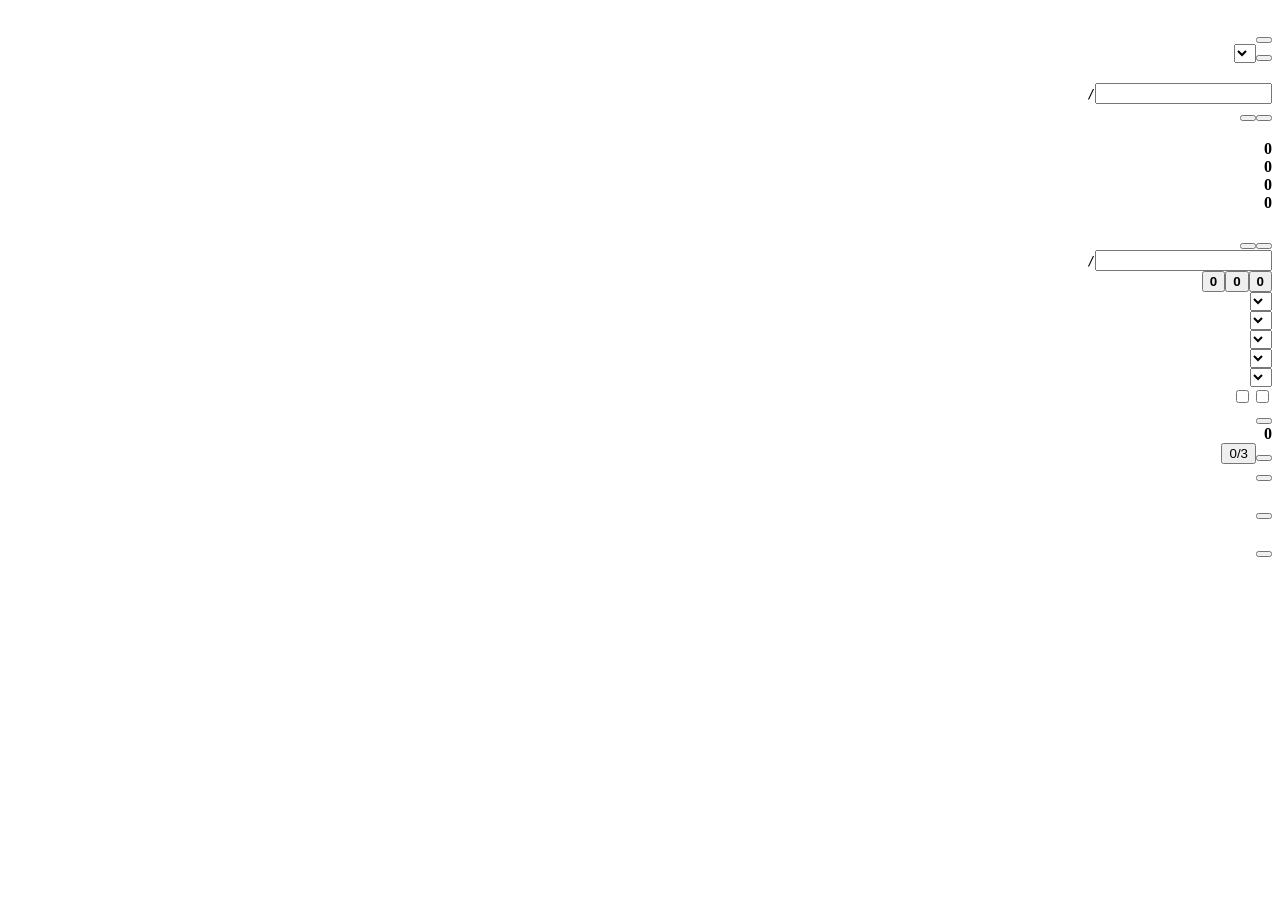
==== explore.html @ 9337484c "feat: add approved learning paths section to explore" ====
<!DOCTYPE html>
<html lang="ar" dir="rtl">
<head>
  <meta charset="UTF-8"><meta name="viewport" content="width=device-width,initial-scale=1.0">
  <meta name="theme-color" content=""><meta name="description" content=""><meta property="og:title" content=""><meta property="og:description" content=""><meta property="og:image" content=""><title></title>
  <link id="appFavicon" data-asset="favicon" rel="icon" type="image/png"><link id="appManifest" rel="manifest" href="manifest.webmanifest"><link rel="stylesheet" href="css/style.css"><link rel="stylesheet" href="css/branding.css"><link rel="stylesheet" href="css/learning-paths.css"><link rel="stylesheet" href="css/inline-editor.css"><link href="https://fonts.googleapis.com/css2?family=Cairo:wght@400;500;600;700;800&display=swap" rel="stylesheet">
</head>
<body>
  <div class="ambient ambient-one"></div><div class="ambient ambient-two"></div>
  <header class="site-header" id="top"><div class="container nav-inner">
    <a data-link="home" href="index.html" data-home-link class="brand"><img class="brand-logo" data-asset="brandLogo" alt=""><span><strong data-setting="siteName"></strong><small data-i18n="developedBy"></small></span></a>
    <nav class="main-nav"><a data-link="home" href="index.html" data-home-link data-i18n="navHome"></a><a href="#explore" data-i18n="navExplore"></a><a href="#categories" data-i18n="navCategories"></a><a href="#learningPaths" data-i18n="officialPaths"></a><a href="#featured" data-i18n="navFeatured"></a><button class="nav-link-btn" id="navCompare" type="button" data-i18n="navCompare"></button></nav>
    <div class="nav-actions"><button class="icon-btn" id="themeToggle" type="button" data-i18n-aria-label="theme"><span data-icon="themeDark"></span></button><select id="langSwitcher" class="lang-select" data-i18n-aria-label="language"></select></div>
  </div></header>
  <main>
    <section class="hero hero-platform container reveal">
      <div class="hero-copy"><span class="eyebrow"><span class="pulse-dot"></span><span data-i18n="explorerEyebrow"></span></span><h1 data-i18n="heroTitle"></h1><p data-i18n="heroSubtitle"></p>
        <div class="hero-platform-search"><span data-icon="search" aria-hidden="true"></span><input id="heroSearchInput" type="search" autocomplete="off" data-i18n-placeholder="heroSearchPlaceholder" data-i18n-aria-label="search"><kbd>/</kbd></div>
        <div class="quick-filter-chips" id="quickFilterChips"></div>
        <div class="hero-actions"><a class="btn btn-primary" href="#explore" data-i18n="browsePlatforms"></a><button class="btn btn-soft" id="heroCompareBtn" type="button"><span data-icon="compare"></span> <span data-i18n="comparePlatforms"></span></button><button class="btn btn-soft" id="heroQuizBtn" type="button"><span data-icon="quiz"></span> <span data-i18n="quizTitle"></span></button></div>
        <div class="trust-line"><span data-icon="check"></span> <span data-i18n="trustCopy"></span></div>
      </div>
      <div class="hero-visual" aria-hidden="true"><div class="platform-cloud" id="explorePlatformCloud"><div class="hero-core"><img class="hero-brand-logo" data-asset="heroLogo" alt=""><strong data-setting="siteName"></strong><small data-i18n="tagline"></small></div></div></div>
    </section>
    <section class="stats-strip reveal"><div class="container stats-grid"><div><strong id="statPlatforms">0</strong><span data-i18n="platformCount"></span></div><div><strong id="statFree">0</strong><span data-i18n="freeCount"></span></div><div><strong id="statCert">0</strong><span data-i18n="certCount"></span></div><div><strong id="statLang">0</strong><span data-i18n="languageCount"></span></div></div></section>
    <section class="section container" id="categories"><div class="section-heading"><div><span class="section-kicker" data-i18n="categoriesEyebrow"></span><h2 data-i18n="categoriesTitle"></h2><p data-i18n="categoriesSubtitle"></p></div></div><div class="category-grid" id="categoryGrid"></div></section>
    <section class="section approved-learning-section" id="learningPaths" hidden><div class="container"><div class="section-heading"><div><span class="section-kicker" data-i18n="fields"></span><h2 data-i18n="officialPaths"></h2></div></div><div class="approved-learning-stack" id="officialPathGrid"></div></div></section>
    <section class="section container featured-section" id="featured"><div class="section-heading"><div><h2 data-i18n="featuredTitle"></h2><p data-i18n="featuredSubtitle"></p></div></div><div class="featured-grid" id="featuredGrid"></div></section>
    <section class="section explore-section" id="explore"><div class="container">
      <div class="section-heading explore-heading"><div><span class="section-kicker" data-i18n="explorerEyebrow"></span><h2 data-i18n="explorerTitle"></h2><p data-i18n="explorerSubtitle"></p></div><div class="quick-actions"><button class="mini-btn" id="randomBtn" type="button"><span data-icon="random"></span> <span data-i18n="randomPlatform"></span></button><button class="mini-btn" id="pathBtn" type="button"><span data-icon="path"></span> <span data-i18n="buildPath"></span></button><button class="mini-btn" id="installBtn" type="button" hidden><span data-icon="install"></span> <span data-i18n="installApp"></span></button></div></div>
      <div class="search-shell"><span class="search-icon" data-icon="search" aria-hidden="true"></span><input id="searchInput" type="search" autocomplete="off" data-i18n-placeholder="searchPlaceholder" data-i18n-aria-label="search"><kbd>/</kbd></div>
      <div class="tabs-row" role="tablist"><button class="tab-btn active" role="tab" data-tab="all" aria-selected="true" aria-controls="platformGrid" type="button"><span data-i18n="allTab"></span><b id="allBadge">0</b></button><button class="tab-btn" role="tab" data-tab="favorites" aria-selected="false" aria-controls="platformGrid" type="button" tabindex="-1"><span data-icon="favoriteOn"></span> <span data-i18n="favoritesTab"></span><b id="favBadge">0</b></button><button class="tab-btn" role="tab" data-tab="recent" aria-selected="false" aria-controls="platformGrid" type="button" tabindex="-1"><span data-icon="recent"></span> <span data-i18n="recentTab"></span><b id="recentBadge">0</b></button></div>
      <div class="controls-panel">
        <div class="filter-group"><label for="filterLang" data-i18n="filterLanguage"></label><select id="filterLang"></select></div><div class="filter-group"><label for="filterCategory" data-i18n="filterCategory"></label><select id="filterCategory"></select></div><div class="filter-group"><label for="filterPricing" data-i18n="filterPricing"></label><select id="filterPricing"></select></div><div class="filter-group"><label for="filterVerification" data-i18n="filterVerification"></label><select id="filterVerification"></select></div>
        <div class="filter-group"><label for="sortSelect" data-i18n="sortBy"></label><select id="sortSelect"><option value="recommended" data-i18n="sortRecommended"></option><option value="name" data-i18n="sortName"></option><option value="recently_verified" data-i18n="sortVerified"></option><option value="official_count" data-i18n="sortOfficialCount"></option><option value="free" data-i18n="sortFree"></option><option value="viewed" data-i18n="sortViewed"></option><option value="recent" data-i18n="sortRecent"></option></select></div>
        <div class="checks-wrap"><label class="switch-check"><input type="checkbox" id="filterFree"><span></span><em data-i18n="freeOnly"></em></label><label class="switch-check"><input type="checkbox" id="filterCert"><span></span><em data-i18n="withCertificate"></em></label></div><button id="resetFilters" class="btn-reset" type="button"><span data-icon="reset"></span> <span data-i18n="reset"></span></button>
      </div>
      <div class="results-bar"><div><strong id="resultsCount">0</strong> <span data-i18n="platformsAvailable"></span></div></div><section class="platform-grid" id="platformGrid" aria-live="polite"><div class="loading" data-i18n="loading"></div></section>
    </div></section>
  </main>
  <aside class="compare-dock" id="compareDock" aria-live="polite"><div><strong data-i18n="compareBar"></strong><span id="compareNames"></span></div><div class="compare-dock-actions"><button class="link-btn" id="clearCompare" type="button" data-i18n="clear"></button><button class="btn btn-primary small" id="compareNow" type="button"><span data-i18n="compareNow"></span> <span id="compareCount">0/3</span></button></div></aside>
  <div class="modal" id="quizModal" role="dialog" aria-modal="true" aria-labelledby="quizTitle" aria-hidden="true"><div class="modal-card modal-medium"><button class="modal-close" data-close="quizModal" type="button" data-i18n-aria-label="close"><span data-icon="close"></span></button><h2 id="quizTitle" data-i18n="quizTitle"></h2><p class="modal-sub" data-i18n="quizSubtitle"></p><div id="quizForm"></div><div id="quizResults"></div></div></div>
  <div class="modal" id="compareModal" role="dialog" aria-modal="true" aria-labelledby="compareTitle" aria-hidden="true"><div class="modal-card modal-large"><button class="modal-close" data-close="compareModal" type="button" data-i18n-aria-label="close"><span data-icon="close"></span></button><h2 id="compareTitle" data-i18n="compareTitle"></h2><div class="table-scroll" id="compareTable"></div></div></div>
  <div class="modal" id="pathModal" role="dialog" aria-modal="true" aria-labelledby="pathTitle" aria-hidden="true"><div class="modal-card modal-large"><button class="modal-close" data-close="pathModal" type="button" data-i18n-aria-label="close"><span data-icon="close"></span></button><h2 id="pathTitle" data-i18n="pathTitle"></h2><p class="modal-sub" data-i18n="pathSubtitle"></p><div id="pathBuilder"></div><div id="pathResults"></div></div></div>
  <div class="toast" id="toast" role="status"></div>
  <footer class="site-footer"><div class="container footer-grid"><div><strong data-setting="siteName"></strong><p data-i18n="tagline"></p></div><div class="footer-developer"><span data-icon="developer"></span><div><small data-i18n="developedBy"></small><strong data-setting="developerName"></strong></div></div><p data-setting="copyright"></p></div></footer>
  <script src="js/content-api.js"></script><script src="js/edit-descriptors.js"></script><script src="js/inline-editor-config.js"></script><script src="js/inline-editor-api.js"></script><script src="js/inline-editor.js"></script><script src="js/i18n.js"></script><script src="js/site-runtime.js"></script><script src="js/platform-core.js"></script><script src="js/data-loader.js"></script><script src="js/platform-directory.js"></script><script src="js/path-approvals.js"></script><script src="js/app.js"></script><script src="js/learning-paths-section.js"></script><script src="js/accessibility.js"></script><script src="js/explore-nav.js"></script>
</body></html>
---- css/learning-paths.css ----
.approved-learning-section{background:color-mix(in srgb,var(--surface) 62%,transparent);border-block:1px solid var(--border)}
.approved-learning-stack{display:grid;gap:22px}
.approved-learning-platform{background:var(--surface);border:1px solid var(--border);border-radius:24px;padding:22px;box-shadow:var(--shadow-sm)}
.approved-learning-head{display:flex;align-items:center;justify-content:space-between;gap:16px;margin-bottom:18px}
.approved-learning-head a{font-size:20px;font-weight:800;color:var(--text)}
.approved-learning-head a:hover{color:var(--primary)}
.approved-learning-head small{color:var(--muted);font-size:10px;font-weight:800}
.approved-fields{display:flex;flex-wrap:wrap;gap:8px;margin-bottom:20px}
.approved-field{display:inline-flex;align-items:center;gap:5px;padding:7px 10px;border-radius:999px;border:1px solid var(--border);background:var(--bg);color:var(--muted);font-size:10px;font-weight:800;transition:.18s}
a.approved-field:hover{border-color:var(--primary);color:var(--primary);transform:translateY(-1px)}
.approved-paths-grid{display:grid;grid-template-columns:repeat(3,minmax(0,1fr));gap:12px}
.approved-path-card{min-height:150px;border:1px solid var(--border);background:var(--bg);border-radius:17px;padding:15px;display:flex;flex-direction:column;gap:9px;transition:.18s}
.approved-path-card:hover{transform:translateY(-3px);border-color:color-mix(in srgb,var(--primary) 38%,var(--border));box-shadow:var(--shadow-sm)}
.approved-path-type{align-self:flex-start;padding:4px 7px;border-radius:999px;background:var(--primary-soft);color:var(--primary);font-size:8px;font-weight:800}
.approved-path-card strong{font-size:14px;line-height:1.45}
.approved-path-card small{margin-top:auto;color:var(--muted);font-size:9px;font-weight:700}
.approved-path-card em{font-style:normal;color:var(--primary);font-size:9px;font-weight:800}
.approved-learning-footer{display:flex;justify-content:flex-end;margin-top:16px}
.approved-learning-footer .btn{font-size:10px}
@media(max-width:900px){.approved-paths-grid{grid-template-columns:repeat(2,minmax(0,1fr))}}
@media(max-width:620px){.approved-learning-platform{padding:16px}.approved-learning-head{align-items:flex-start;flex-direction:column}.approved-paths-grid{grid-template-columns:1fr}}
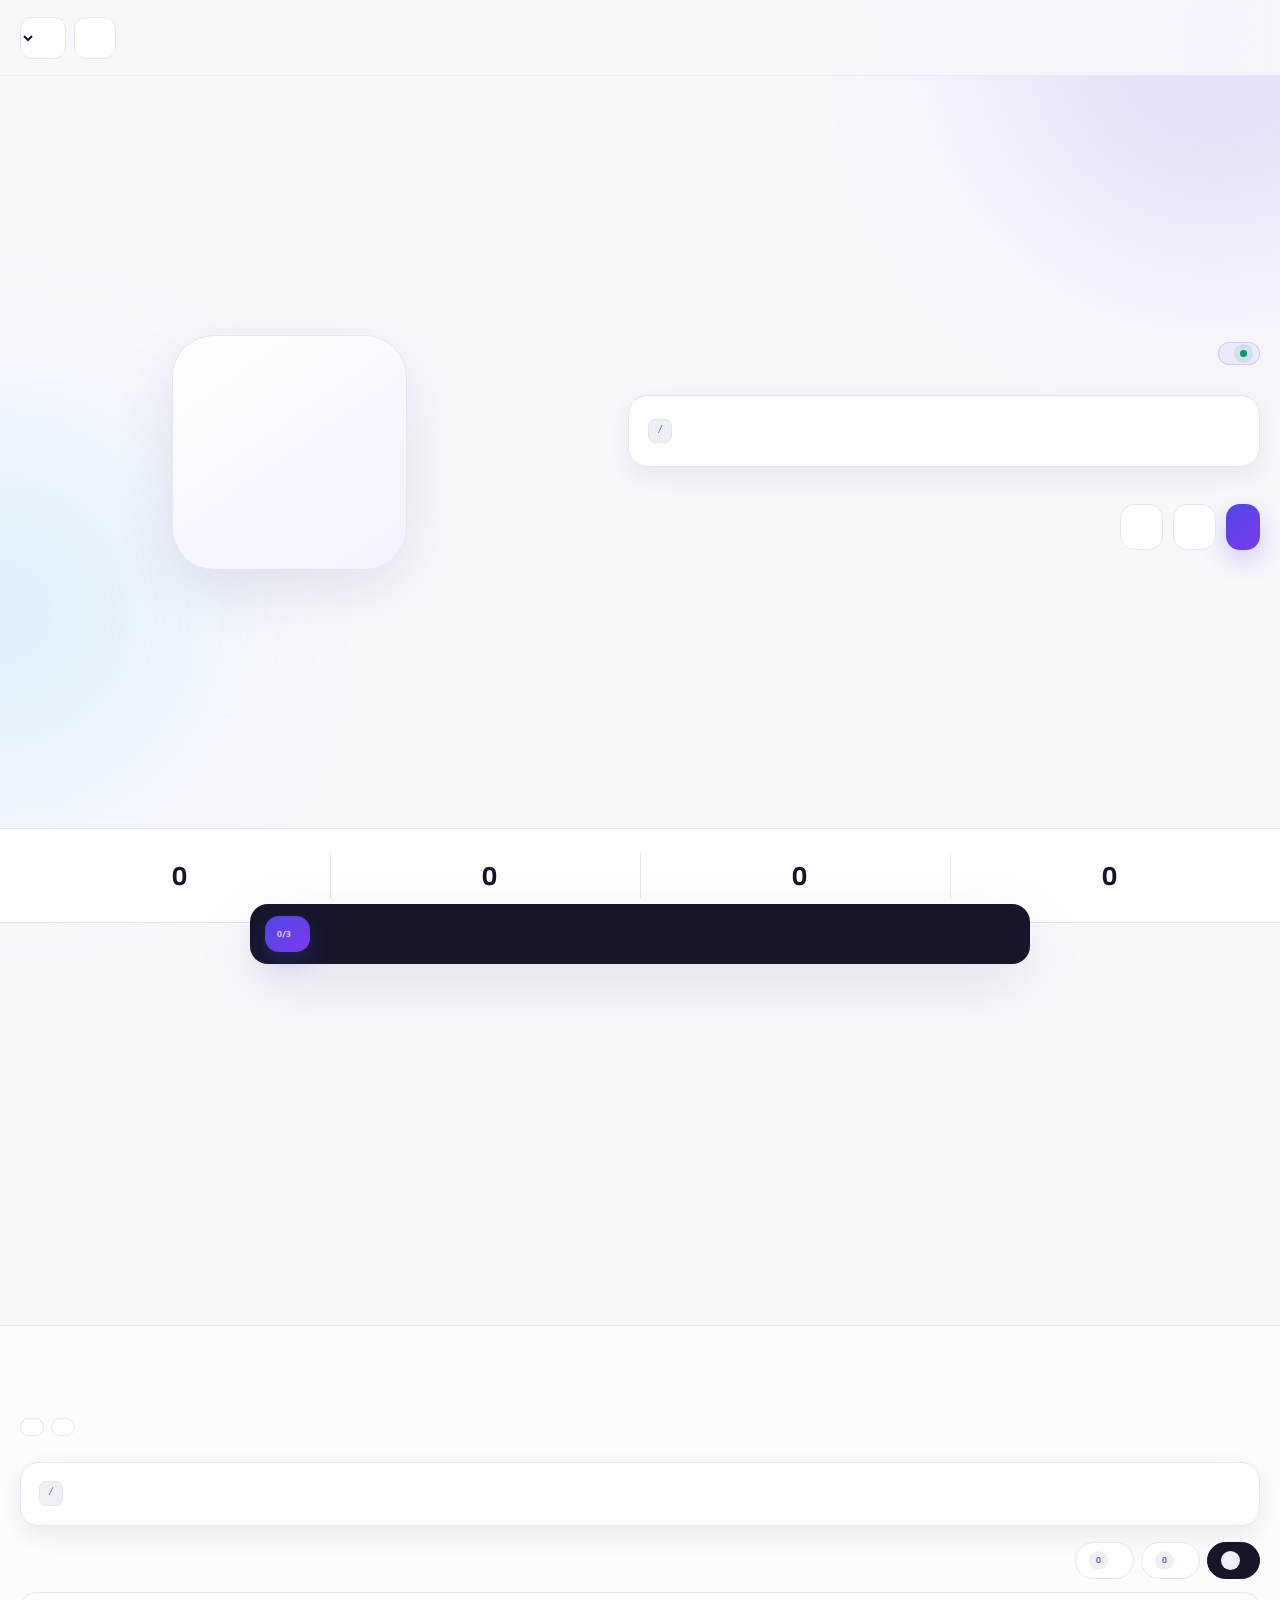
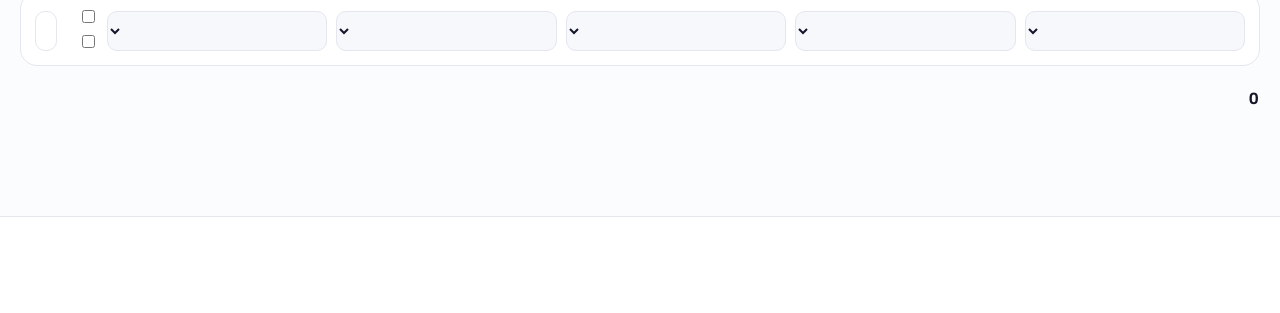
==== commit cc2efb07: "fix: improve mobile navigation and accessibility" ====
--- a/explore.html
+++ b/explore.html
@@ -2,14 +2,23 @@
 <html lang="ar" dir="rtl">
 <head>
   <meta charset="UTF-8"><meta name="viewport" content="width=device-width,initial-scale=1.0">
-  <meta name="theme-color" content=""><meta name="description" content=""><meta property="og:title" content=""><meta property="og:description" content=""><meta property="og:image" content=""><title></title>
+  <meta name="theme-color" content="#4f46e5">
+  <meta name="description" content="استكشف وقارن منصات التعلم الموثقة واختر المنصة المناسبة لمجالك ولغتك واحتياجاتك.">
+  <meta property="og:title" content="استكشف منصات التعلم | دنيا الدورات">
+  <meta property="og:description" content="استكشف وقارن منصات التعلم الموثقة واختر المنصة المناسبة لمجالك ولغتك واحتياجاتك.">
+  <meta property="og:image" content="https://aasimaltomi.github.io/devmyskilla.github.io/assets/dunya-logo-hero-v3.webp">
+  <meta property="og:url" content="https://aasimaltomi.github.io/devmyskilla.github.io/explore.html">
+  <meta property="og:type" content="website">
+  <meta name="twitter:card" content="summary_large_image">
+  <link rel="canonical" href="https://aasimaltomi.github.io/devmyskilla.github.io/explore.html">
+  <title>استكشف منصات التعلم | دنيا الدورات</title>
   <link id="appFavicon" data-asset="favicon" rel="icon" type="image/png"><link id="appManifest" rel="manifest" href="manifest.webmanifest"><link rel="stylesheet" href="css/style.css"><link rel="stylesheet" href="css/branding.css"><link rel="stylesheet" href="css/learning-paths.css"><link rel="stylesheet" href="css/inline-editor.css"><link href="https://fonts.googleapis.com/css2?family=Cairo:wght@400;500;600;700;800&display=swap" rel="stylesheet">
 </head>
 <body>
   <div class="ambient ambient-one"></div><div class="ambient ambient-two"></div>
   <header class="site-header" id="top"><div class="container nav-inner">
     <a data-link="home" href="index.html" data-home-link class="brand"><img class="brand-logo" data-asset="brandLogo" alt=""><span><strong data-setting="siteName"></strong><small data-i18n="developedBy"></small></span></a>
-    <nav class="main-nav"><a data-link="home" href="index.html" data-home-link data-i18n="navHome"></a><a href="#explore" data-i18n="navExplore"></a><a href="#categories" data-i18n="navCategories"></a><a href="#learningPaths" data-i18n="officialPaths"></a><a href="#featured" data-i18n="navFeatured"></a><button class="nav-link-btn" id="navCompare" type="button" data-i18n="navCompare"></button></nav>
+    <nav class="main-nav"><a data-link="home" href="index.html" data-home-link data-i18n="navHome"></a><a href="#explore" data-i18n="navExplore"></a><a href="#categories" data-i18n="navCategories"></a><a href="#featured" data-i18n="navFeatured"></a><button class="nav-link-btn" id="navCompare" type="button" data-i18n="navCompare"></button></nav>
     <div class="nav-actions"><button class="icon-btn" id="themeToggle" type="button" data-i18n-aria-label="theme"><span data-icon="themeDark"></span></button><select id="langSwitcher" class="lang-select" data-i18n-aria-label="language"></select></div>
   </div></header>
   <main>
--- a/css/style.css
+++ b/css/style.css
@@ -0,0 +1,17 @@
+:root{--bg:#f7f8fc;--surface:#fff;--surface-2:#f0f2ff;--surface-3:#eef0f7;--text:#15162a;--muted:#6b7087;--primary:#4f46e5;--primary-2:#7c3aed;--primary-soft:#ede9fe;--border:#e4e6f0;--green:#059669;--green-soft:#ecfdf5;--orange:#c2410c;--orange-soft:#fff7ed;--red:#b91c1c;--shadow:0 20px 60px rgba(45,42,90,.10);--shadow-sm:0 9px 28px rgba(45,42,90,.08);--radius:22px;--container:1240px;--header:76px}
+:root[data-theme="dark"]{--bg:#0b0d16;--surface:#121521;--surface-2:#171a2b;--surface-3:#1d2130;--text:#f6f7fb;--muted:#a2a7b9;--border:#262b3d;--primary:#8b7cff;--primary-2:#a855f7;--primary-soft:#24203f;--green-soft:#102c24;--orange-soft:#302116;--shadow:0 20px 60px rgba(0,0,0,.32);--shadow-sm:0 9px 28px rgba(0,0,0,.22)}
+*{box-sizing:border-box}html{scroll-behavior:smooth}body{margin:0;font-family:'Cairo',system-ui,sans-serif;background:var(--bg);color:var(--text);line-height:1.65;overflow-x:hidden}button,input,select{font:inherit}button{cursor:pointer}a{color:inherit;text-decoration:none}img{max-width:100%;display:block}.container{width:min(var(--container),calc(100% - 36px));margin-inline:auto}.ambient{position:fixed;border-radius:999px;filter:blur(105px);opacity:.14;pointer-events:none;z-index:-1}.ambient-one{width:430px;height:430px;background:#7c3aed;top:-180px;inset-inline-start:-150px}.ambient-two{width:360px;height:360px;background:#38bdf8;top:48vh;inset-inline-end:-180px}
+.site-header{height:var(--header);position:sticky;top:0;z-index:40;background:color-mix(in srgb,var(--bg) 82%,transparent);backdrop-filter:blur(18px);border-bottom:1px solid color-mix(in srgb,var(--border) 75%,transparent)}.nav-inner{height:100%;display:flex;align-items:center;justify-content:space-between;gap:22px}.brand{display:flex;align-items:center;gap:11px;min-width:max-content}.brand-mark{width:42px;height:42px;border-radius:13px;display:grid;place-items:center;color:#fff;font-weight:800;font-size:21px;background:linear-gradient(135deg,var(--primary),var(--primary-2));box-shadow:0 8px 22px color-mix(in srgb,var(--primary) 32%,transparent)}.brand-mark.big{width:78px;height:78px;border-radius:25px;font-size:38px}.brand strong{display:block;font-size:17px;line-height:1.2}.brand small{display:block;color:var(--muted);font-size:10px;margin-top:2px}.main-nav{display:flex;align-items:center;gap:24px}.main-nav a,.nav-link-btn{font-size:13px;color:var(--muted);font-weight:800;border:0;background:none;padding:8px 0}.main-nav a:hover,.nav-link-btn:hover{color:var(--primary)}.nav-actions{display:flex;gap:8px;align-items:center}.icon-btn,.lang-select{height:42px;border:1px solid var(--border);background:var(--surface);color:var(--text);border-radius:12px}.icon-btn{width:42px}.lang-select{padding-inline:12px}
+.hero-platform{min-height:calc(92vh - var(--header));display:grid;grid-template-columns:1.08fr .92fr;align-items:center;gap:70px;padding-block:72px}.hero-copy{max-width:760px}.eyebrow,.section-kicker{font-size:12px;font-weight:800;color:var(--primary)}.eyebrow{display:inline-flex;align-items:center;gap:9px;padding:7px 12px;background:var(--primary-soft);border-radius:999px;border:1px solid color-mix(in srgb,var(--primary) 18%,transparent)}.pulse-dot{width:7px;height:7px;background:var(--green);border-radius:50%;box-shadow:0 0 0 6px color-mix(in srgb,var(--green) 12%,transparent)}.hero-platform h1{font-size:clamp(42px,5.7vw,76px);line-height:1.08;letter-spacing:-.04em;margin:20px 0}.hero-platform p{font-size:18px;color:var(--muted);max-width:690px}.hero-platform-search,.search-shell{display:flex;align-items:center;background:var(--surface);border:1px solid var(--border);box-shadow:var(--shadow-sm)}.hero-platform-search{height:72px;border-radius:20px;padding-inline:19px;margin-top:30px}.hero-platform-search>span,.search-icon{font-size:28px;color:var(--primary);margin-inline-end:12px}.hero-platform-search input,.search-shell input{flex:1;min-width:0;border:0;outline:0;background:transparent;color:var(--text);font-size:16px}.hero-platform-search:focus-within,.search-shell:focus-within{border-color:var(--primary);box-shadow:0 0 0 4px color-mix(in srgb,var(--primary) 10%,transparent),var(--shadow-sm)}kbd{font-size:10px;padding:3px 8px;border-radius:7px;background:var(--surface-3);border:1px solid var(--border);color:var(--muted)}.quick-filter-chips{display:flex;gap:7px;flex-wrap:wrap;margin-top:13px}.quick-filter-chips button{border:1px solid var(--border);background:var(--surface);color:var(--muted);border-radius:999px;padding:7px 11px;font-size:10px;font-weight:800}.quick-filter-chips button:hover{border-color:var(--primary);color:var(--primary)}.hero-actions{display:flex;gap:10px;flex-wrap:wrap;margin-top:24px}.btn{border:0;border-radius:14px;min-height:46px;padding:11px 17px;font-weight:800;display:inline-flex;align-items:center;justify-content:center;gap:7px;transition:.18s}.btn:hover{transform:translateY(-2px)}.btn-primary{color:#fff;background:linear-gradient(135deg,var(--primary),var(--primary-2));box-shadow:0 10px 24px color-mix(in srgb,var(--primary) 25%,transparent)}.btn-soft{background:var(--surface);border:1px solid var(--border);color:var(--text)}.btn.small{min-height:36px;padding:7px 12px;font-size:11px}.trust-line{margin-top:16px;color:var(--muted);font-size:11px}.hero-visual{height:470px;display:grid;place-items:center}.platform-cloud{width:430px;height:400px;position:relative;display:grid;place-items:center}.platform-cloud>span{position:absolute;padding:10px 14px;border:1px solid var(--border);background:var(--surface);border-radius:14px;box-shadow:var(--shadow-sm);font-size:11px;font-weight:800}.platform-cloud>span:nth-child(1){top:20px;left:40px}.platform-cloud>span:nth-child(2){top:70px;right:20px}.platform-cloud>span:nth-child(3){bottom:40px;left:20px}.platform-cloud>span:nth-child(4){bottom:20px;right:52px}.platform-cloud>span:nth-child(5){top:170px;left:-5px}.platform-cloud>span:nth-child(6){top:185px;right:-10px}.hero-core{width:235px;height:235px;border-radius:42px;background:linear-gradient(145deg,var(--surface),var(--surface-2));border:1px solid var(--border);box-shadow:var(--shadow);display:flex;flex-direction:column;align-items:center;justify-content:center;gap:10px;text-align:center;padding:24px}.hero-core strong{font-size:22px}.hero-core small{font-size:10px;color:var(--muted)}
+.stats-strip{background:var(--surface);border-block:1px solid var(--border)}.stats-grid{display:grid;grid-template-columns:repeat(4,1fr);padding-block:24px}.stats-grid>div{display:flex;align-items:baseline;justify-content:center;gap:8px;border-inline-end:1px solid var(--border)}.stats-grid>div:last-child{border-inline-end:0}.stats-grid strong{font-size:27px}.stats-grid span{font-size:11px;color:var(--muted);font-weight:800}.section{padding-block:84px}.section-heading{display:flex;align-items:end;justify-content:space-between;gap:20px;margin-bottom:26px}.section-heading h2{font-size:clamp(28px,3.6vw,46px);line-height:1.2;margin:7px 0 0}.section-heading p{color:var(--muted);font-size:13px;margin:7px 0 0}.category-grid{display:grid;grid-template-columns:repeat(4,1fr);gap:14px}.category-card{min-height:142px;border:1px solid var(--border);background:var(--surface);color:var(--text);border-radius:20px;padding:20px;text-align:start;display:flex;flex-direction:column;align-items:flex-start;gap:7px;transition:.2s}.category-card:hover{transform:translateY(-4px);box-shadow:var(--shadow-sm);border-color:color-mix(in srgb,var(--primary) 30%,var(--border))}.category-card>span{width:42px;height:42px;border-radius:12px;display:grid;place-items:center;background:var(--primary-soft);color:var(--primary);font-size:20px}.category-card strong{font-size:14px}.category-card small{color:var(--muted)}.featured-grid{display:grid;grid-template-columns:repeat(3,1fr);gap:16px}
+.explore-section{background:color-mix(in srgb,var(--surface) 52%,transparent);border-top:1px solid var(--border);padding-block:92px}.explore-heading{align-items:center}.quick-actions{display:flex;gap:7px;flex-wrap:wrap}.mini-btn{border:1px solid var(--border);background:var(--surface);color:var(--text);padding:8px 11px;border-radius:11px;font-size:10px;font-weight:800}.data-status{display:inline-flex;align-items:center;padding:7px 11px;border-radius:999px;font-size:10px;font-weight:800;margin-bottom:12px}.data-status.supabase{background:var(--green-soft);color:var(--green)}.data-status.fallback{background:var(--orange-soft);color:var(--orange)}.search-shell{height:64px;border-radius:18px;padding-inline:18px}.tabs-row{display:flex;gap:7px;margin-top:16px;flex-wrap:wrap}.tab-btn{border:1px solid var(--border);background:var(--surface);color:var(--muted);padding:8px 13px;border-radius:999px;font-size:10px;font-weight:800;display:flex;gap:6px}.tab-btn b{background:var(--surface-3);min-width:19px;height:19px;border-radius:999px;display:grid;place-items:center;font-size:9px}.tab-btn.active{background:var(--text);color:var(--bg);border-color:var(--text)}.controls-panel{display:grid;grid-template-columns:repeat(5,minmax(110px,1fr)) auto auto;gap:9px;align-items:end;padding:14px;background:var(--surface);border:1px solid var(--border);border-radius:17px;margin-top:13px}.filter-group{display:flex;flex-direction:column;gap:4px}.filter-group label{font-size:9px;color:var(--muted);font-weight:800}.filter-group select,.quiz-grid select,.path-controls select{height:40px;border:1px solid var(--border);border-radius:10px;background:var(--bg);color:var(--text);padding-inline:9px;outline:none;font-size:11px}.checks-wrap{display:flex;flex-direction:column;gap:6px;justify-content:center}.switch-check{display:flex;align-items:center;gap:6px;font-size:9px;color:var(--muted);font-weight:800}.switch-check input{accent-color:var(--primary)}.btn-reset{height:40px;border:1px solid var(--border);border-radius:10px;background:transparent;color:var(--muted);font-size:9px;font-weight:800;padding-inline:10px}.results-bar{padding:18px 2px 12px;color:var(--muted);font-size:11px}.results-bar strong{color:var(--text);font-size:17px}.platform-grid{display:grid;grid-template-columns:repeat(3,1fr);gap:16px}.platform-card{background:var(--surface);border:1px solid var(--border);border-radius:22px;overflow:hidden;transition:.22s;display:flex;flex-direction:column;min-width:0}.platform-card:hover{transform:translateY(-5px);box-shadow:var(--shadow-sm);border-color:color-mix(in srgb,var(--primary) 30%,var(--border))}.platform-card-head{height:130px;position:relative;display:grid;place-items:center;background:linear-gradient(135deg,var(--surface-2),var(--surface-3));border-bottom:1px solid var(--border)}.logo-shell{width:88px;height:88px;border-radius:22px;background:#fff;display:grid;place-items:center;padding:12px;box-shadow:0 8px 24px rgba(20,22,50,.10)}.platform-logo{width:100%;height:100%;object-fit:contain}.card-icon-actions{position:absolute;top:10px;inset-inline-end:10px;display:flex;gap:5px}.round-action{width:34px;height:34px;border-radius:10px;border:1px solid var(--border);background:color-mix(in srgb,var(--surface) 88%,transparent);color:var(--muted);display:grid;place-items:center}.round-action.active{color:#be123c;background:#fff0f4;border-color:#fecdd3}.platform-card-body{padding:17px;display:flex;flex-direction:column;gap:10px;flex:1}.badge-row{display:flex;gap:6px;justify-content:space-between;align-items:center;flex-wrap:wrap}.tag,.verification-badge{font-size:8px;font-weight:800;padding:4px 7px;border-radius:999px}.tag{background:var(--surface-3);color:var(--muted)}.verification-badge.recent{background:var(--green-soft);color:var(--green)}.verification-badge.outdated{background:var(--orange-soft);color:var(--orange)}.verification-badge.unverified{background:var(--surface-3);color:var(--muted)}.platform-card h3{font-size:19px;margin:0}.platform-desc{color:var(--muted);font-size:11px;margin:0;display:-webkit-box;-webkit-line-clamp:3;-webkit-box-orient:vertical;overflow:hidden;min-height:55px}.fact-grid{display:grid;grid-template-columns:1fr 1fr;gap:7px}.fact-grid>div,.official-count{background:var(--bg);border:1px solid var(--border);border-radius:11px;padding:8px}.fact-grid span,.official-count span{display:block;color:var(--muted);font-size:8px}.fact-grid strong,.official-count strong{display:block;font-size:10px;margin-top:2px}.official-count strong{color:var(--primary);font-size:12px}.card-actions{display:flex;gap:6px;flex-wrap:wrap;margin-top:auto}.btn-inline{border:1px solid var(--border);background:var(--surface);color:var(--text);border-radius:9px;padding:7px 9px;font-size:9px;font-weight:800}.btn-inline:hover,.btn-inline.active{border-color:var(--primary);color:var(--primary)}.btn-inline.official{margin-inline-start:auto}.platform-card.compact .platform-desc,.platform-card.compact .fact-grid{display:none}.featured-grid .platform-card.compact .official-count{margin-top:3px}.no-results{grid-column:1/-1;padding:70px;text-align:center;color:var(--muted);background:var(--surface);border:1px dashed var(--border);border-radius:20px}
+.compare-dock{position:fixed;bottom:20px;left:50%;transform:translate(-50%,140%);width:min(780px,calc(100% - 28px));z-index:50;background:var(--text);color:var(--bg);border-radius:18px;padding:12px 15px;display:flex;align-items:center;justify-content:space-between;gap:14px;box-shadow:var(--shadow);transition:.25s}.compare-dock.show{transform:translate(-50%,0)}.compare-dock strong{display:block;font-size:11px}.compare-dock span{font-size:9px;opacity:.7}.compare-dock-actions{display:flex;align-items:center;gap:7px}.link-btn{border:0;background:none;color:inherit;font-size:9px}.modal{position:fixed;inset:0;z-index:70;background:rgba(9,11,20,.58);display:none;align-items:center;justify-content:center;padding:18px}.modal.open{display:flex}.modal-card{width:min(920px,100%);max-height:88vh;overflow:auto;background:var(--surface);border:1px solid var(--border);border-radius:22px;padding:24px;position:relative;box-shadow:var(--shadow)}.modal-medium{max-width:680px}.modal-close{position:absolute;top:12px;inset-inline-end:12px;width:34px;height:34px;border-radius:10px;border:1px solid var(--border);background:var(--surface-2);color:var(--text);font-size:20px}.modal-sub{color:var(--muted);font-size:11px}.table-scroll{overflow-x:auto}.compare-table{width:100%;border-collapse:collapse;min-width:650px}.compare-table th,.compare-table td{padding:11px;border-bottom:1px solid var(--border);font-size:10px;text-align:start}.compare-table th{color:var(--muted)}.quiz-grid{display:grid;grid-template-columns:1fr 1fr;gap:10px;margin:18px 0}.quiz-grid label,.path-controls label{font-size:10px;color:var(--muted);font-weight:800;display:flex;flex-direction:column;gap:5px}.quiz-results{margin-top:16px}.match-card{display:grid;grid-template-columns:30px 1fr auto;gap:10px;align-items:center;border:1px solid var(--border);border-radius:12px;padding:10px;margin-top:7px}.match-card span{width:28px;height:28px;display:grid;place-items:center;background:var(--primary-soft);color:var(--primary);border-radius:9px}.match-card strong{font-size:12px}.match-card b{font-size:11px}.path-controls{display:flex;gap:10px;align-items:end;margin:18px 0}.path-controls label{flex:1}.learning-path{display:grid;gap:10px}.path-stage{display:grid;grid-template-columns:34px 1fr;gap:11px;border:1px solid var(--border);border-radius:13px;padding:12px}.path-stage>span{width:34px;height:34px;border-radius:10px;background:var(--primary-soft);color:var(--primary);display:grid;place-items:center;font-weight:800}.stage-platforms{display:flex;gap:6px;flex-wrap:wrap;margin-top:7px}.stage-platforms a{font-size:9px;border:1px solid var(--border);padding:5px 8px;border-radius:8px}.toast{position:fixed;bottom:22px;inset-inline-end:22px;background:var(--text);color:var(--bg);padding:10px 14px;border-radius:11px;font-size:10px;opacity:0;pointer-events:none;transform:translateY(15px);transition:.2s;z-index:90}.toast.show{opacity:1;transform:none}.site-footer{border-top:1px solid var(--border);background:var(--surface);padding:38px 0}.footer-grid{display:grid;grid-template-columns:1fr auto 1fr;gap:20px;align-items:center}.footer-grid p{color:var(--muted);font-size:10px}.footer-developer{display:flex;gap:8px;align-items:center}.footer-developer small{display:block;color:var(--muted);font-size:8px}.footer-developer strong{font-size:11px}
+:focus-visible{outline:3px solid color-mix(in srgb,var(--primary) 45%,transparent);outline-offset:3px}
+@media(min-width:1450px){.platform-grid{grid-template-columns:repeat(4,1fr)}}
+@media(max-width:1050px){.main-nav{display:none}.hero-platform{grid-template-columns:1fr;padding-block:55px}.hero-visual{display:none}.category-grid{grid-template-columns:repeat(2,1fr)}.platform-grid,.featured-grid{grid-template-columns:repeat(2,1fr)}.controls-panel{grid-template-columns:repeat(3,1fr)}.footer-grid{grid-template-columns:1fr 1fr}}
+@media(max-width:680px){.container{width:min(100% - 24px,var(--container))}.site-header{height:66px}.brand small{display:none}.brand-mark{width:38px;height:38px}.hero-platform{min-height:auto;padding-block:46px}.hero-platform h1{font-size:40px}.hero-platform p{font-size:14px}.hero-platform-search{height:62px}.hero-actions .btn{flex:1}.stats-grid{grid-template-columns:1fr 1fr;row-gap:18px}.stats-grid>div:nth-child(2){border-inline-end:0}.category-grid,.platform-grid,.featured-grid{grid-template-columns:1fr}.section{padding-block:60px}.controls-panel{grid-template-columns:1fr 1fr}.checks-wrap,.btn-reset{grid-column:1/-1}.platform-card-head{height:118px}.quiz-grid{grid-template-columns:1fr}.path-controls{flex-direction:column;align-items:stretch}.compare-dock{bottom:10px;align-items:flex-start;flex-direction:column}.footer-grid{grid-template-columns:1fr}.quick-filter-chips{overflow-x:auto;flex-wrap:nowrap;padding-bottom:4px}.quick-filter-chips button{white-space:nowrap}.card-actions{display:grid;grid-template-columns:1fr 1fr}.btn-inline.official{grid-column:1/-1;margin:0;text-align:center}}
+@media(prefers-reduced-motion:reduce){*{scroll-behavior:auto!important;transition:none!important;animation:none!important}}
+
+/* Responsive primary navigation hardening */
+.mobile-nav-toggle{display:none}
+@media(max-width:1050px){.nav-inner{position:relative}.mobile-nav-toggle{display:grid;place-items:center;flex:0 0 auto}.main-nav.mobile-nav-open{display:flex;position:absolute;top:calc(100% + 8px);inset-inline:0;flex-direction:column;align-items:stretch;gap:0;padding:12px;border:1px solid var(--border);border-radius:16px;background:var(--surface);box-shadow:var(--shadow-sm);z-index:55}.main-nav.mobile-nav-open a,.main-nav.mobile-nav-open .nav-link-btn{width:100%;padding:10px 12px;text-align:start}}
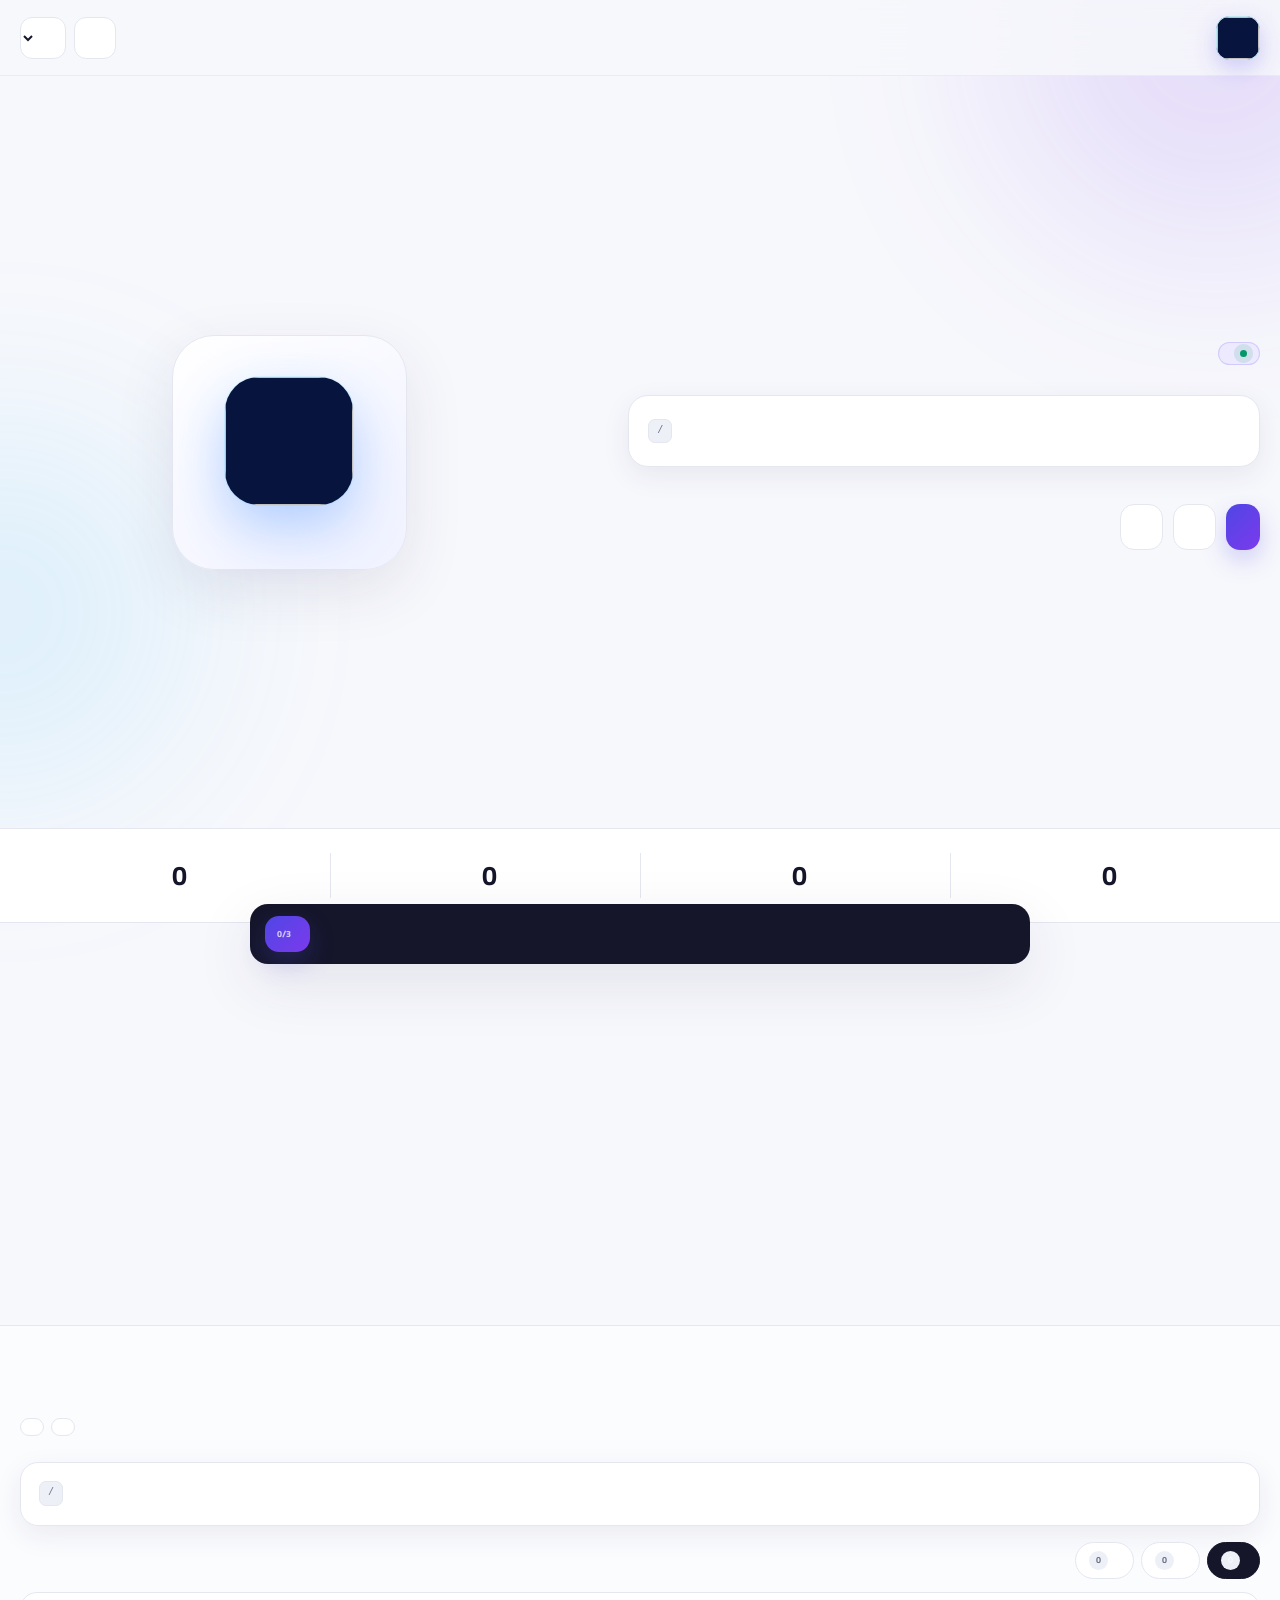
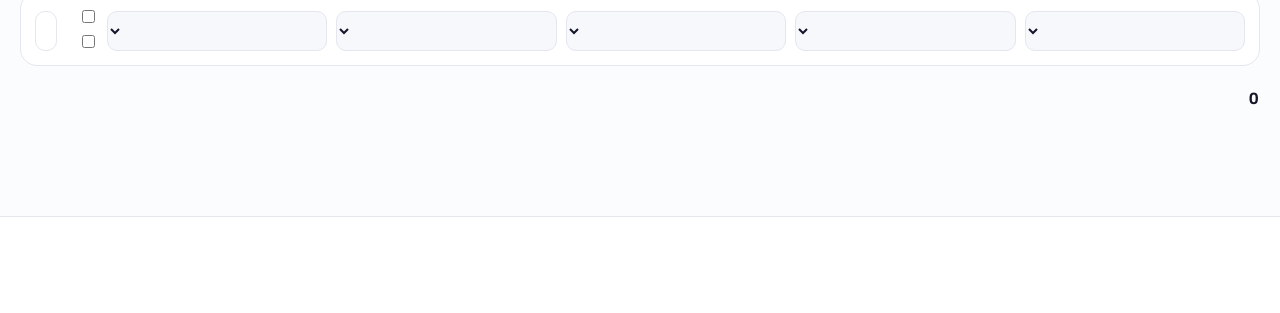
==== commit 89e1a5fb: "perf: eliminate measured hydration layout shifts" ====
--- a/explore.html
+++ b/explore.html
@@ -12,7 +12,7 @@
   <meta name="twitter:card" content="summary_large_image">
   <link rel="canonical" href="https://aasimaltomi.github.io/devmyskilla.github.io/explore.html">
   <title>استكشف منصات التعلم | دنيا الدورات</title>
-  <link id="appFavicon" data-asset="favicon" rel="icon" type="image/png"><link id="appManifest" rel="manifest" href="manifest.webmanifest"><link rel="stylesheet" href="css/style.css"><link rel="stylesheet" href="css/branding.css"><link rel="stylesheet" href="css/learning-paths.css"><link rel="stylesheet" href="css/inline-editor.css"><link href="https://fonts.googleapis.com/css2?family=Cairo:wght@400;500;600;700;800&display=swap" rel="stylesheet">
+  <link id="appFavicon" data-asset="favicon" rel="icon" type="image/png"><link id="appManifest" rel="manifest" href="manifest.webmanifest"><link rel="stylesheet" href="css/style.css"><link rel="stylesheet" href="css/branding.css"><link rel="stylesheet" href="css/learning-paths.css"><link rel="stylesheet" href="css/inline-editor.css"><link rel="preconnect" href="https://fonts.googleapis.com"><link rel="preconnect" href="https://fonts.gstatic.com" crossorigin><link rel="preload" as="style" href="https://fonts.googleapis.com/css2?family=Cairo:wght@400;500;600;700;800&display=optional" onload="this.onload=null;this.rel='stylesheet'">
 </head>
 <body>
   <div class="ambient ambient-one"></div><div class="ambient ambient-two"></div>
--- a/css/branding.css
+++ b/css/branding.css
@@ -0,0 +1,4 @@
+.brand-logo{width:44px;height:44px;border-radius:13px;object-fit:cover;flex:0 0 auto;box-shadow:0 8px 22px color-mix(in srgb,var(--primary) 24%,transparent);border:1px solid color-mix(in srgb,#67e8f9 28%,var(--border));background:#07143e}.hero-brand-logo{width:128px;height:128px;border-radius:34px;object-fit:contain;display:block;box-shadow:0 22px 55px rgba(32,119,255,.32),0 0 0 1px rgba(103,232,249,.18);background:#07143e}.landing-core{width:190px!important;height:190px!important}.landing-core .hero-brand-logo,.hero-core .hero-brand-logo{margin-bottom:2px}.brand:hover .brand-logo{transform:translateY(-1px);box-shadow:0 12px 28px color-mix(in srgb,var(--primary) 30%,transparent)}.brand-logo,.hero-brand-logo{transition:transform .18s ease,box-shadow .18s ease}@media(max-width:720px){.brand-logo{width:40px;height:40px;border-radius:12px}.hero-brand-logo{width:104px;height:104px;border-radius:29px}.landing-core{width:166px!important;height:166px!important}}@media(prefers-reduced-motion:reduce){.brand-logo,.hero-brand-logo{transition:none}}
+/* Measured mobile hydration stability */
+@media(max-width:680px){body .hero-copy{min-height:480px}}
+@media(max-width:620px){body .landing-copy{min-height:520px}}
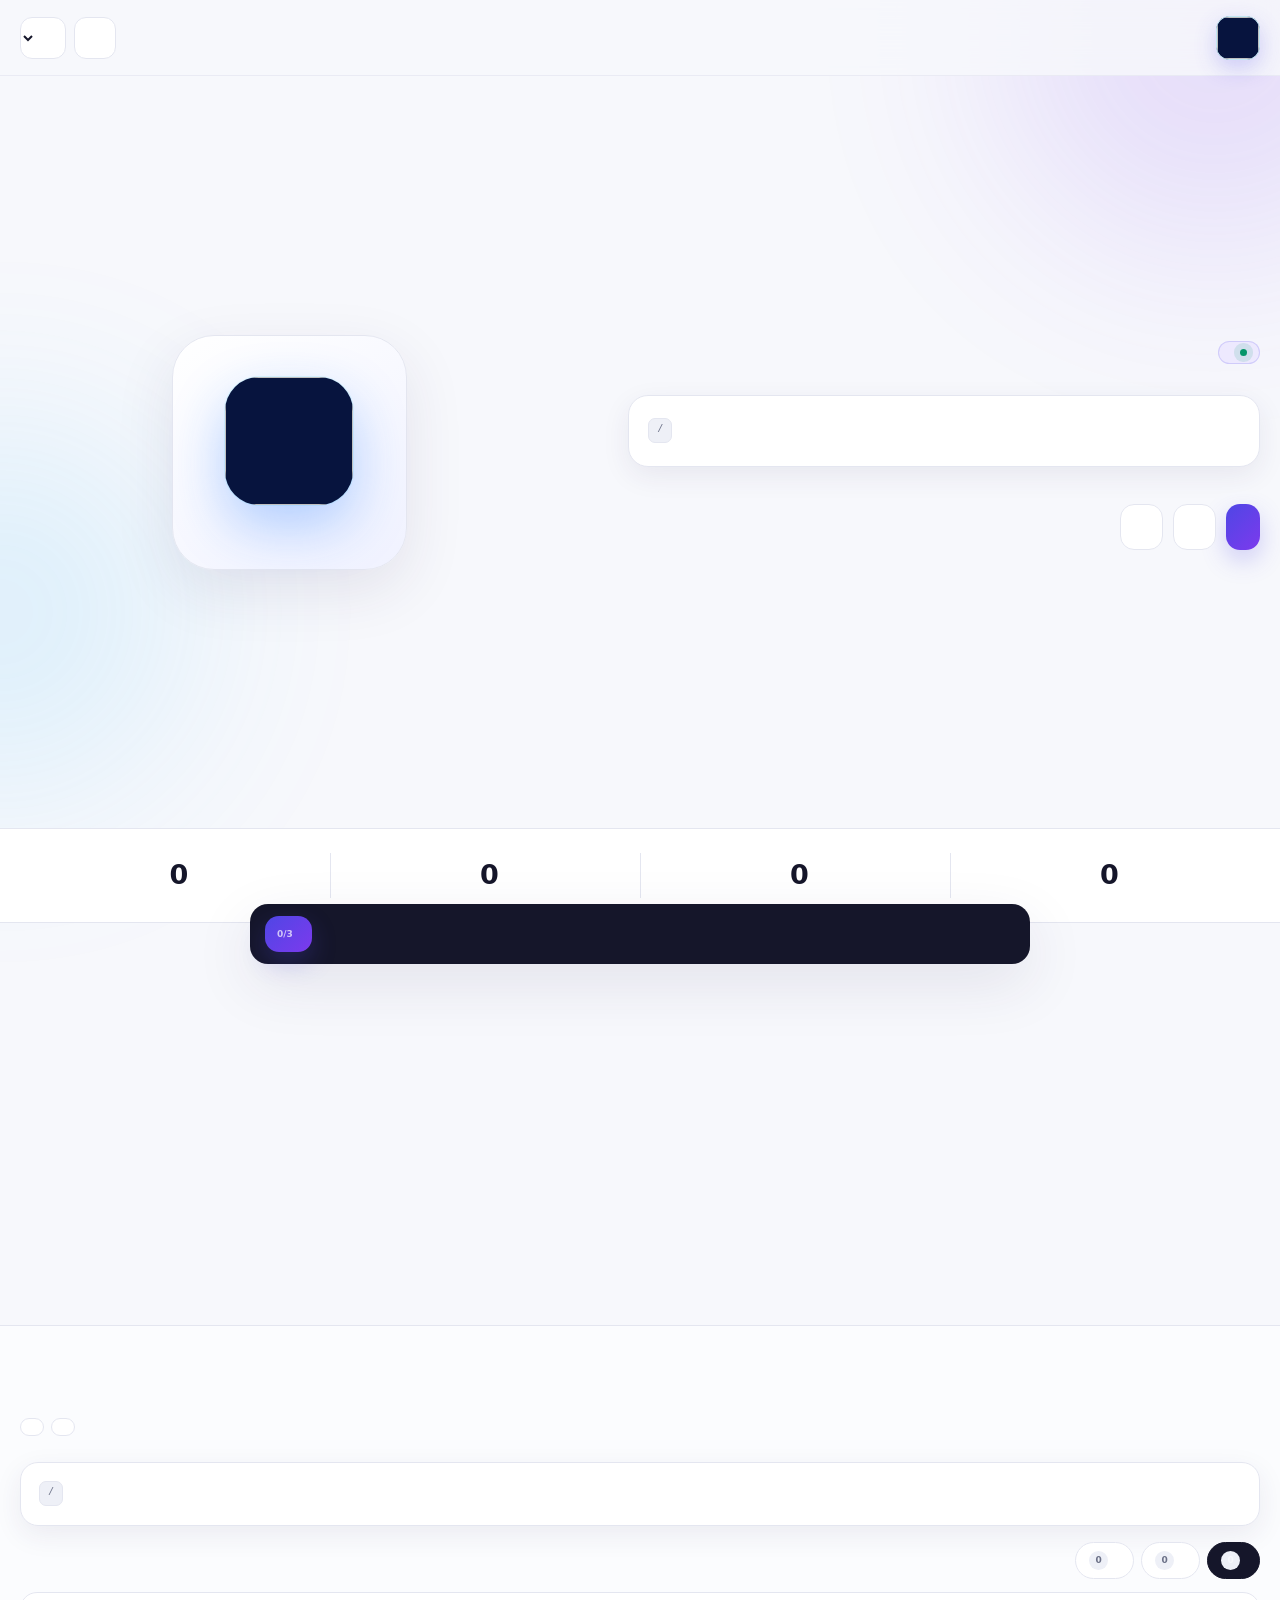
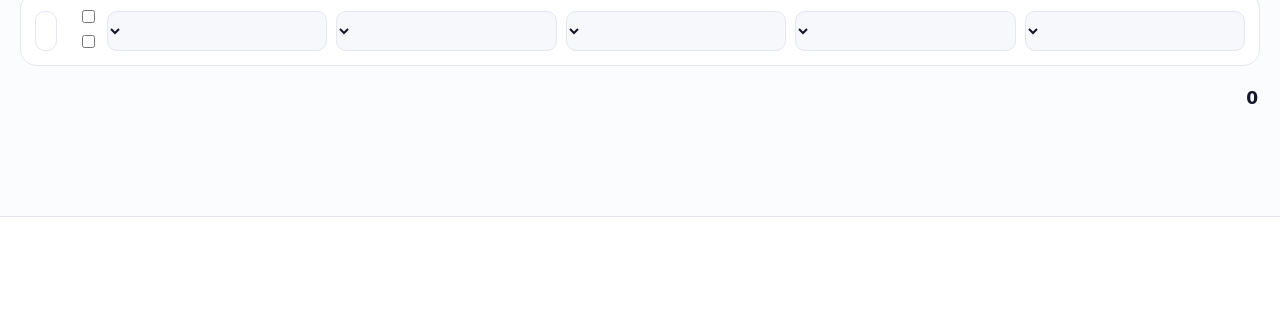
==== commit d967335c: "perf: remove external font swaps from public pages" ====
--- a/explore.html
+++ b/explore.html
@@ -12,7 +12,7 @@
   <meta name="twitter:card" content="summary_large_image">
   <link rel="canonical" href="https://aasimaltomi.github.io/devmyskilla.github.io/explore.html">
   <title>استكشف منصات التعلم | دنيا الدورات</title>
-  <link id="appFavicon" data-asset="favicon" rel="icon" type="image/png"><link id="appManifest" rel="manifest" href="manifest.webmanifest"><link rel="stylesheet" href="css/style.css"><link rel="stylesheet" href="css/branding.css"><link rel="stylesheet" href="css/learning-paths.css"><link rel="stylesheet" href="css/inline-editor.css"><link rel="preconnect" href="https://fonts.googleapis.com"><link rel="preconnect" href="https://fonts.gstatic.com" crossorigin><link rel="preload" as="style" href="https://fonts.googleapis.com/css2?family=Cairo:wght@400;500;600;700;800&display=optional" onload="this.onload=null;this.rel='stylesheet'">
+  <link id="appFavicon" data-asset="favicon" rel="icon" type="image/png"><link id="appManifest" rel="manifest" href="manifest.webmanifest"><link rel="stylesheet" href="css/style.css"><link rel="stylesheet" href="css/branding.css"><link rel="stylesheet" href="css/learning-paths.css"><link rel="stylesheet" href="css/inline-editor.css">
 </head>
 <body>
   <div class="ambient ambient-one"></div><div class="ambient ambient-two"></div>
--- a/css/branding.css
+++ b/css/branding.css
@@ -1,4 +1,4 @@
 .brand-logo{width:44px;height:44px;border-radius:13px;object-fit:cover;flex:0 0 auto;box-shadow:0 8px 22px color-mix(in srgb,var(--primary) 24%,transparent);border:1px solid color-mix(in srgb,#67e8f9 28%,var(--border));background:#07143e}.hero-brand-logo{width:128px;height:128px;border-radius:34px;object-fit:contain;display:block;box-shadow:0 22px 55px rgba(32,119,255,.32),0 0 0 1px rgba(103,232,249,.18);background:#07143e}.landing-core{width:190px!important;height:190px!important}.landing-core .hero-brand-logo,.hero-core .hero-brand-logo{margin-bottom:2px}.brand:hover .brand-logo{transform:translateY(-1px);box-shadow:0 12px 28px color-mix(in srgb,var(--primary) 30%,transparent)}.brand-logo,.hero-brand-logo{transition:transform .18s ease,box-shadow .18s ease}@media(max-width:720px){.brand-logo{width:40px;height:40px;border-radius:12px}.hero-brand-logo{width:104px;height:104px;border-radius:29px}.landing-core{width:166px!important;height:166px!important}}@media(prefers-reduced-motion:reduce){.brand-logo,.hero-brand-logo{transition:none}}
 /* Measured mobile hydration stability */
-@media(max-width:680px){body .hero-copy{min-height:480px}}
-@media(max-width:620px){body .landing-copy{min-height:520px}}
+@media(max-width:680px){body .hero-copy{min-height:620px}}
+@media(max-width:620px){body .landing-copy{min-height:520px;display:flex;flex-direction:column}.landing-copy .eyebrow{align-self:flex-start}.landing-actions{margin-top:auto}.landing-actions .btn{flex:1 1 100%;width:100%}.trust-line{min-height:20px}}
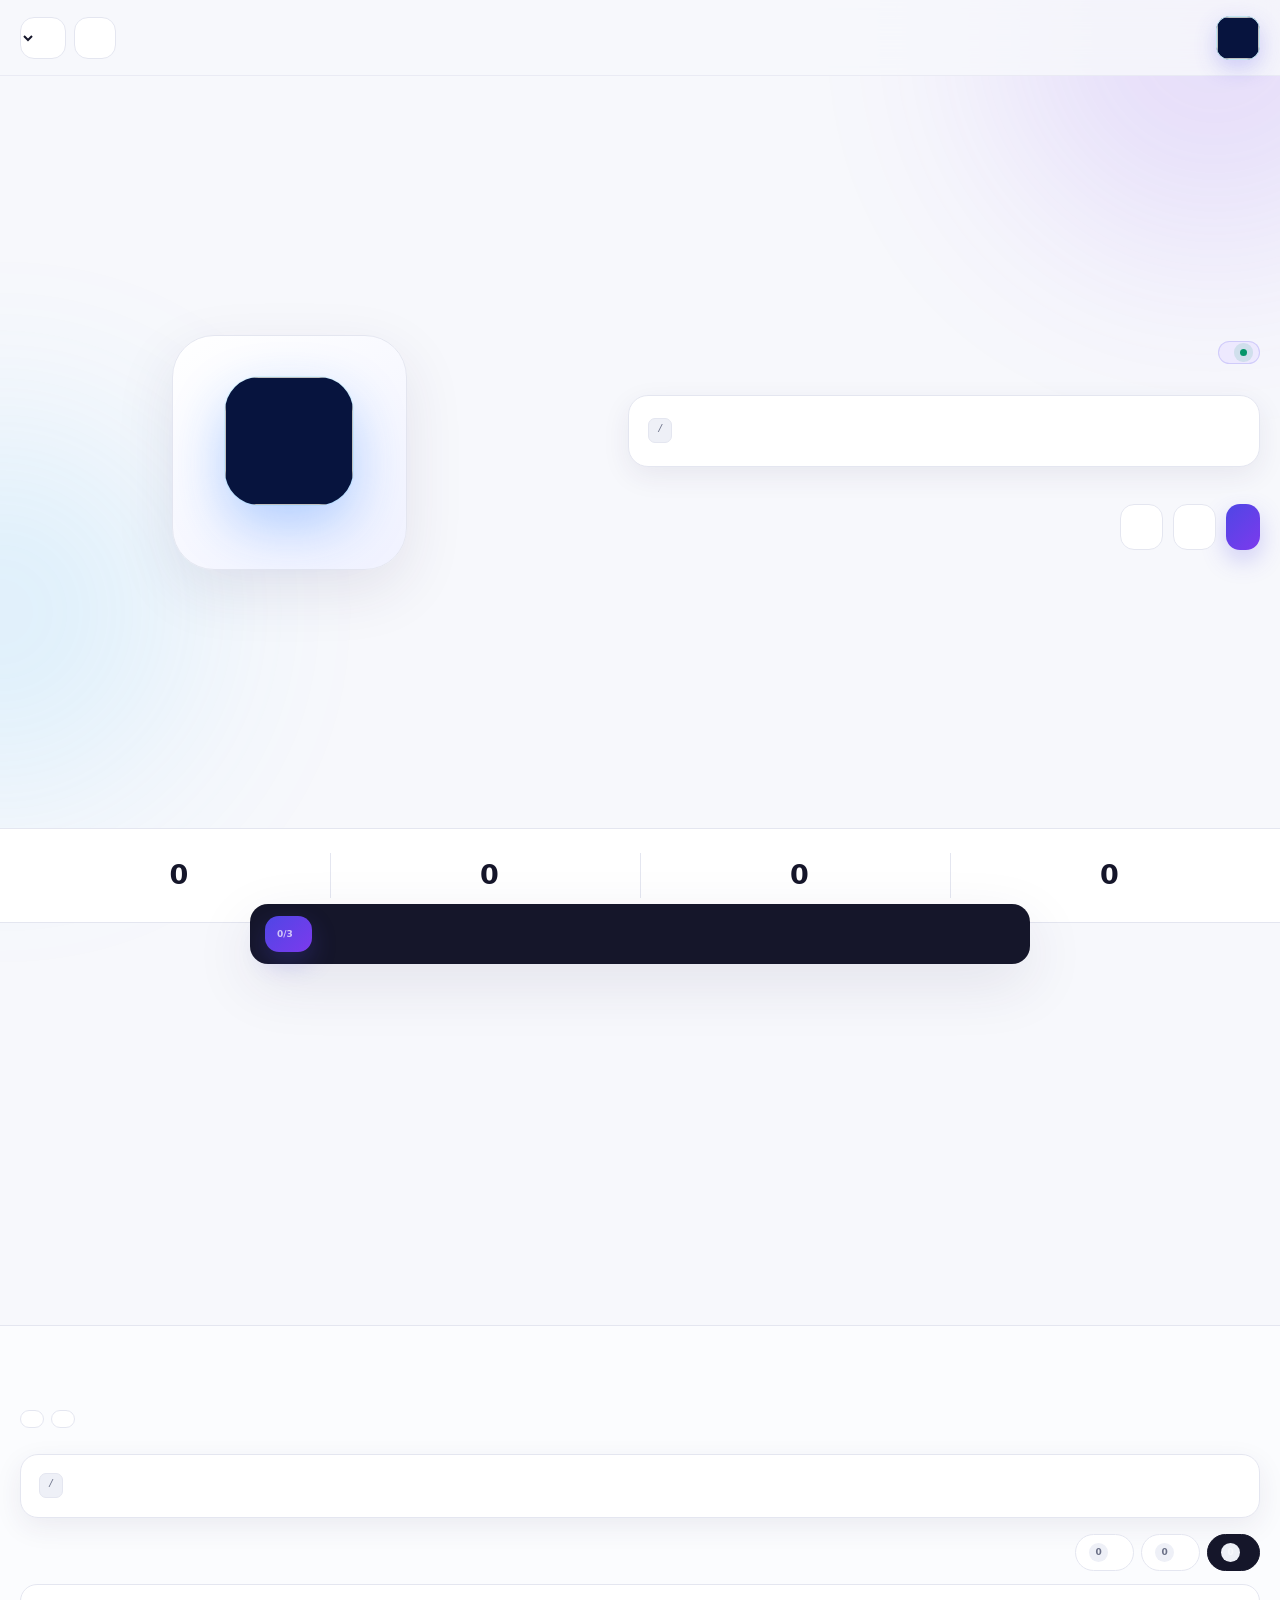
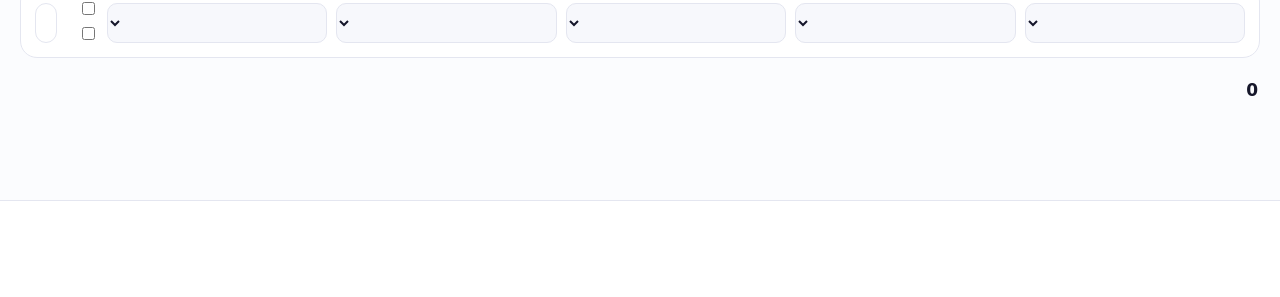
==== commit 0b6e42ae: "feat: apply safe design tokens to explorer" ====
--- a/explore.html
+++ b/explore.html
@@ -12,7 +12,8 @@
   <meta name="twitter:card" content="summary_large_image">
   <link rel="canonical" href="https://aasimaltomi.github.io/devmyskilla.github.io/explore.html">
   <title>استكشف منصات التعلم | دنيا الدورات</title>
-  <link id="appFavicon" data-asset="favicon" rel="icon" type="image/png"><link id="appManifest" rel="manifest" href="manifest.webmanifest"><link rel="stylesheet" href="css/style.css"><link rel="stylesheet" href="css/branding.css"><link rel="stylesheet" href="css/learning-paths.css"><link rel="stylesheet" href="css/inline-editor.css">
+  <link id="appFavicon" data-asset="favicon" rel="icon" type="image/png"><link id="appManifest" rel="manifest" href="manifest.webmanifest"><link rel="stylesheet" href="css/style.css"><link rel="stylesheet" href="css/branding.css"><link rel="stylesheet" href="css/learning-paths.css"><link rel="stylesheet" href="css/inline-editor.css"><link rel="stylesheet" href="css/design-runtime.css">
+  <script src="js/design-runtime.js"></script>
 </head>
 <body>
   <div class="ambient ambient-one"></div><div class="ambient ambient-two"></div>
--- a/css/branding.css
+++ b/css/branding.css
@@ -1,4 +1,4 @@
-.brand-logo{width:44px;height:44px;border-radius:13px;object-fit:cover;flex:0 0 auto;box-shadow:0 8px 22px color-mix(in srgb,var(--primary) 24%,transparent);border:1px solid color-mix(in srgb,#67e8f9 28%,var(--border));background:#07143e}.hero-brand-logo{width:128px;height:128px;border-radius:34px;object-fit:contain;display:block;box-shadow:0 22px 55px rgba(32,119,255,.32),0 0 0 1px rgba(103,232,249,.18);background:#07143e}.landing-core{width:190px!important;height:190px!important}.landing-core .hero-brand-logo,.hero-core .hero-brand-logo{margin-bottom:2px}.brand:hover .brand-logo{transform:translateY(-1px);box-shadow:0 12px 28px color-mix(in srgb,var(--primary) 30%,transparent)}.brand-logo,.hero-brand-logo{transition:transform .18s ease,box-shadow .18s ease}@media(max-width:720px){.brand-logo{width:40px;height:40px;border-radius:12px}.hero-brand-logo{width:104px;height:104px;border-radius:29px}.landing-core{width:166px!important;height:166px!important}}@media(prefers-reduced-motion:reduce){.brand-logo,.hero-brand-logo{transition:none}}
+.brand-logo{width:44px;height:44px;border-radius:13px;object-fit:cover;flex:0 0 auto;box-shadow:0 8px 22px color-mix(in srgb,var(--primary) 24%,transparent);border:1px solid color-mix(in srgb,#67e8f9 28%,var(--border));background:#07143e}.hero-brand-logo{width:128px;height:128px;border-radius:34px;object-fit:contain;display:block;box-shadow:0 22px 55px rgba(32,119,255,.32),0 0 0 1px rgba(103,232,249,.18);background:#07143e}.landing-core{width:190px!important;height:190px!important}.landing-core .hero-brand-logo,.hero-core .hero-brand-logo{margin-bottom:2px}.brand:hover .brand-logo{transform:translateY(-1px);box-shadow:0 12px 28px color-mix(in srgb,var(--primary) 30%,transparent)}.brand-logo,.hero-brand-logo{transition:transform .18s ease,box-shadow .18s ease}.hero-copy{min-width:0;width:100%}@media(max-width:720px){.brand-logo{width:40px;height:40px;border-radius:12px}.hero-brand-logo{width:104px;height:104px;border-radius:29px}.landing-core{width:166px!important;height:166px!important}}@media(prefers-reduced-motion:reduce){.brand-logo,.hero-brand-logo{transition:none}}
 /* Measured mobile hydration stability */
-@media(max-width:680px){body .hero-copy{min-height:620px}}
-@media(max-width:620px){body .landing-copy{min-height:520px;display:flex;flex-direction:column}.landing-copy .eyebrow{align-self:flex-start}.landing-actions{margin-top:auto}.landing-actions .btn{flex:1 1 100%;width:100%}.trust-line{min-height:20px}}
+@media(max-width:680px){body .hero-copy{min-height:620px}.hero-copy .eyebrow{min-height:36px}.hero-copy h1{min-height:86px}.hero-copy>p{min-height:46px}.quick-filter-chips{min-height:37px}.hero-actions{min-height:103px}.trust-line{min-height:20px}}
+@media(max-width:620px){body .landing-copy{min-height:620px;display:flex;flex-direction:column}.landing-copy .eyebrow{align-self:flex-start;min-height:36px}.landing-copy h1{min-height:136px}.landing-copy>p{min-height:105px}.landing-actions{margin-top:auto;min-height:112px}.landing-actions .btn{flex:1 1 100%;width:100%}.trust-line{min-height:20px}}
--- a/css/design-runtime.css
+++ b/css/design-runtime.css
@@ -0,0 +1,19 @@
+:root[data-design-applied="true"]{--design-heading-multiplier:calc(var(--design-heading-scale,1.25) / 1.25)}
+:root[data-design-applied="true"]:not([data-theme="dark"]){--bg:var(--design-background,#f7f8fc);--surface:var(--design-surface,#ffffff);--text:var(--design-text,#15162a);--muted:var(--design-muted-text,#6b7087);--primary:var(--design-primary,#4f46e5);--primary-2:var(--design-secondary,#7c3aed);--border:var(--design-border,#e4e6f0);--radius:var(--design-card-radius,22px);--container:var(--design-content-max-width,1240px)}
+:root[data-design-applied="true"][data-theme="dark"]{--primary:var(--design-primary,#8b7cff);--primary-2:var(--design-secondary,#a855f7);--radius:var(--design-card-radius,22px);--container:var(--design-content-max-width,1240px)}
+:root[data-design-applied="true"] body{font-size:var(--design-base-font-size,16px);font-weight:var(--design-body-weight,400)}
+:root[data-design-applied="true"] h1,:root[data-design-applied="true"] h2,:root[data-design-applied="true"] h3,:root[data-design-applied="true"] strong{font-weight:var(--design-heading-weight,800)}
+:root[data-design-applied="true"] .btn,:root[data-design-applied="true"] .btn-inline,:root[data-design-applied="true"] .mini-btn,:root[data-design-applied="true"] .btn-reset,:root[data-design-applied="true"] .icon-btn,:root[data-design-applied="true"] .lang-select{border-radius:var(--design-button-radius,14px);border-width:var(--design-border-width,1px)}
+:root[data-design-applied="true"] .platform-card,:root[data-design-applied="true"] .category-card,:root[data-design-applied="true"] .problem-card,:root[data-design-applied="true"] .why-card,:root[data-design-applied="true"] .developer-card,:root[data-design-applied="true"] .about-panel,:root[data-design-applied="true"] .process-step{border-radius:var(--design-card-radius,22px);border-width:var(--design-border-width,1px)}
+:root[data-design-applied="true"] .section{padding-block:var(--design-section-gap,84px)}
+:root[data-design-applied="true"] .landing-section{padding-block:calc(var(--design-section-gap,84px) * 1.142857)}
+:root[data-design-applied="true"] .category-grid,:root[data-design-applied="true"] .featured-grid,:root[data-design-applied="true"] .platform-grid,:root[data-design-applied="true"] .problem-grid{gap:var(--design-card-gap,16px)}
+:root[data-design-applied="true"] .process-grid{gap:calc(var(--design-card-gap,16px) * .8)}
+:root[data-design-applied="true"] .landing-copy h1{font-size:clamp(calc(2.7rem * var(--design-heading-multiplier,1)),6vw,calc(5.6rem * var(--design-heading-multiplier,1)))}
+:root[data-design-applied="true"] .landing-heading h2{font-size:clamp(calc(2rem * var(--design-heading-multiplier,1)),4vw,calc(3.5rem * var(--design-heading-multiplier,1)))}
+:root[data-design-applied="true"] .hero-platform h1{font-size:clamp(calc(42px * var(--design-heading-multiplier,1)),5.7vw,calc(76px * var(--design-heading-multiplier,1)))}
+:root[data-design-applied="true"] .section-heading h2{font-size:clamp(calc(28px * var(--design-heading-multiplier,1)),3.6vw,calc(46px * var(--design-heading-multiplier,1)))}
+:root[data-design-align="center"] .landing-copy,:root[data-design-align="center"] .landing-heading,:root[data-design-align="center"] .about-panel,:root[data-design-align="center"] .developer-card,:root[data-design-align="center"] .final-card{text-align:center}
+:root[data-design-align="center"] .landing-actions,:root[data-design-align="center"] .landing-heading{justify-content:center;margin-inline:auto}
+:root[data-design-align="end"] .landing-copy,:root[data-design-align="end"] .landing-heading,:root[data-design-align="end"] .about-panel,:root[data-design-align="end"] .developer-card,:root[data-design-align="end"] .final-card{text-align:end}
+:root[data-design-align="end"] .landing-actions{justify-content:flex-end}
